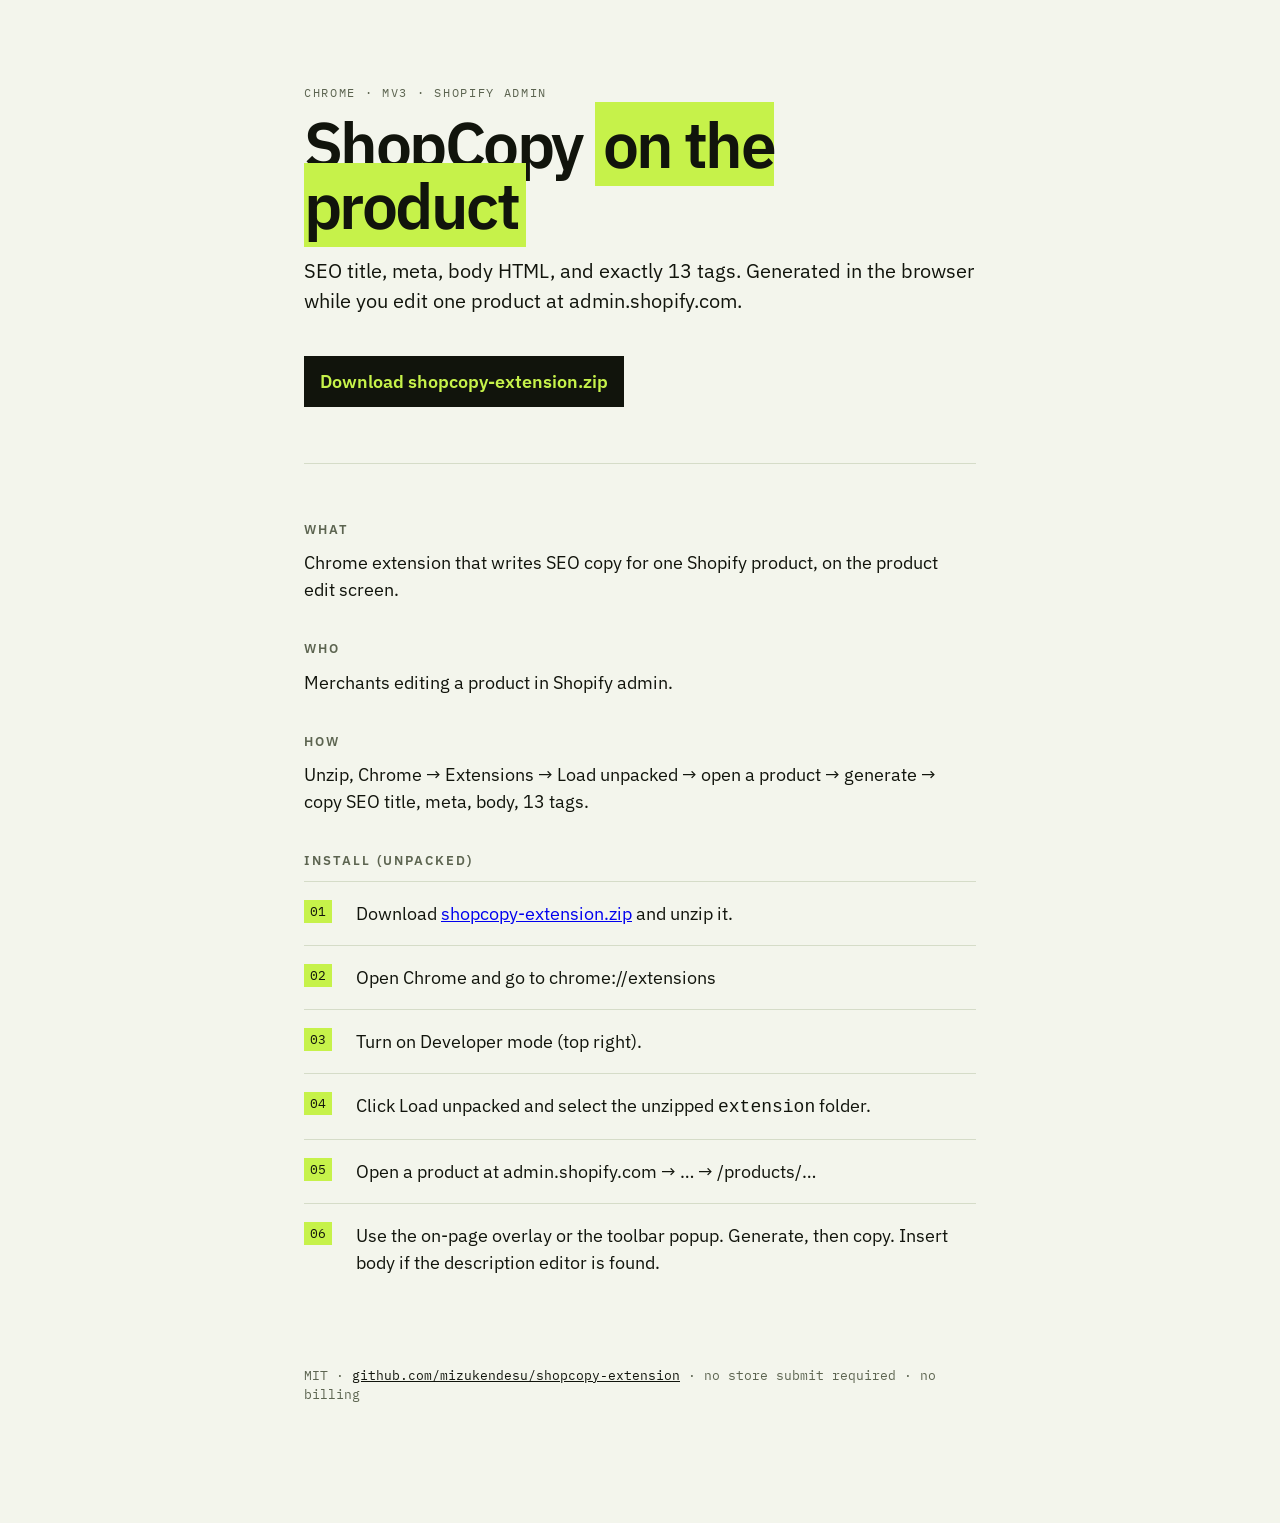
==== index.html @ 82243782 "Publish landing page and extension zip" ====
<!DOCTYPE html>
<html lang="en">
<head>
  <meta charset="utf-8" />
  <meta name="viewport" content="width=device-width, initial-scale=1" />
  <title>ShopCopy — Chrome extension for Shopify product SEO</title>
  <meta name="description" content="Chrome extension that writes SEO copy for one Shopify product, on the product edit screen." />
  <link rel="preconnect" href="https://fonts.googleapis.com" />
  <link rel="preconnect" href="https://fonts.gstatic.com" crossorigin />
  <link href="https://fonts.googleapis.com/css2?family=IBM+Plex+Mono:wght@400;500&family=IBM+Plex+Sans:wght@400;500;600;700&display=swap" rel="stylesheet" />
  <style>
    :root {
      --ink: #11140c;
      --paper: #f3f5ec;
      --lime: #c6f24a;
      --mute: #5c6450;
      --line: #d5dcc8;
    }
    * { box-sizing: border-box; }
    html, body { margin: 0; background: var(--paper); color: var(--ink); }
    body {
      font-family: "IBM Plex Sans", "Helvetica Neue", Arial, sans-serif;
      font-size: 18px;
      line-height: 1.5;
    }
    .wrap { max-width: 720px; margin: 0 auto; padding: 72px 24px 120px; }
    .kicker {
      font-family: "IBM Plex Mono", ui-monospace, monospace;
      font-size: 12px;
      letter-spacing: 0.14em;
      text-transform: uppercase;
      color: var(--mute);
    }
    h1 {
      font-size: clamp(40px, 7vw, 64px);
      line-height: 0.95;
      letter-spacing: -0.04em;
      font-weight: 600;
      margin: 12px 0 20px;
    }
    h1 em { font-style: normal; color: var(--ink); background: var(--lime); padding: 0 0.12em; }
    .sub { font-size: 20px; max-width: 38em; margin: 0 0 40px; }
    a.dl {
      display: inline-block;
      background: var(--ink);
      color: var(--lime);
      text-decoration: none;
      padding: 12px 16px;
      font-weight: 600;
      border-radius: 0;
    }
    a.dl:hover { background: #000; }
    hr { border: 0; border-top: 1px solid var(--line); margin: 56px 0; }
    h2 {
      font-size: 13px;
      letter-spacing: 0.16em;
      text-transform: uppercase;
      font-weight: 600;
      margin: 0 0 10px;
      color: var(--mute);
    }
    .stack p { margin: 0 0 36px; max-width: 36em; }
    ol.steps {
      margin: 0;
      padding: 0;
      list-style: none;
      counter-reset: st;
    }
    ol.steps li {
      counter-increment: st;
      padding: 18px 0 18px 52px;
      position: relative;
      border-top: 1px solid var(--line);
    }
    ol.steps li::before {
      content: counter(st, decimal-leading-zero);
      position: absolute;
      left: 0;
      top: 18px;
      font-family: "IBM Plex Mono", ui-monospace, monospace;
      font-size: 13px;
      color: var(--ink);
      background: var(--lime);
      padding: 2px 6px;
    }
    footer {
      margin-top: 72px;
      font-size: 13px;
      color: var(--mute);
      font-family: "IBM Plex Mono", ui-monospace, monospace;
    }
    footer a { color: var(--ink); }
  </style>
</head>
<body>
  <div class="wrap">
    <p class="kicker">Chrome · MV3 · Shopify admin</p>
    <h1>ShopCopy <em>on the product</em></h1>
    <p class="sub">SEO title, meta, body HTML, and exactly 13 tags. Generated in the browser while you edit one product at admin.shopify.com.</p>
    <p><a class="dl" href="./shopcopy-extension.zip">Download shopcopy-extension.zip</a></p>

    <hr />

    <div class="stack">
      <h2>What</h2>
      <p>Chrome extension that writes SEO copy for one Shopify product, on the product edit screen.</p>
      <h2>Who</h2>
      <p>Merchants editing a product in Shopify admin.</p>
      <h2>How</h2>
      <p>Unzip, Chrome → Extensions → Load unpacked → open a product → generate → copy SEO title, meta, body, 13 tags.</p>
    </div>

    <h2>Install (unpacked)</h2>
    <ol class="steps">
      <li>Download <a href="./shopcopy-extension.zip">shopcopy-extension.zip</a> and unzip it.</li>
      <li>Open Chrome and go to chrome://extensions</li>
      <li>Turn on Developer mode (top right).</li>
      <li>Click Load unpacked and select the unzipped <code>extension</code> folder.</li>
      <li>Open a product at admin.shopify.com → … → /products/…</li>
      <li>Use the on-page overlay or the toolbar popup. Generate, then copy. Insert body if the description editor is found.</li>
    </ol>

    <footer>
      MIT · <a href="https://github.com/mizukendesu/shopcopy-extension">github.com/mizukendesu/shopcopy-extension</a>
      · no store submit required · no billing
    </footer>
  </div>
</body>
</html>
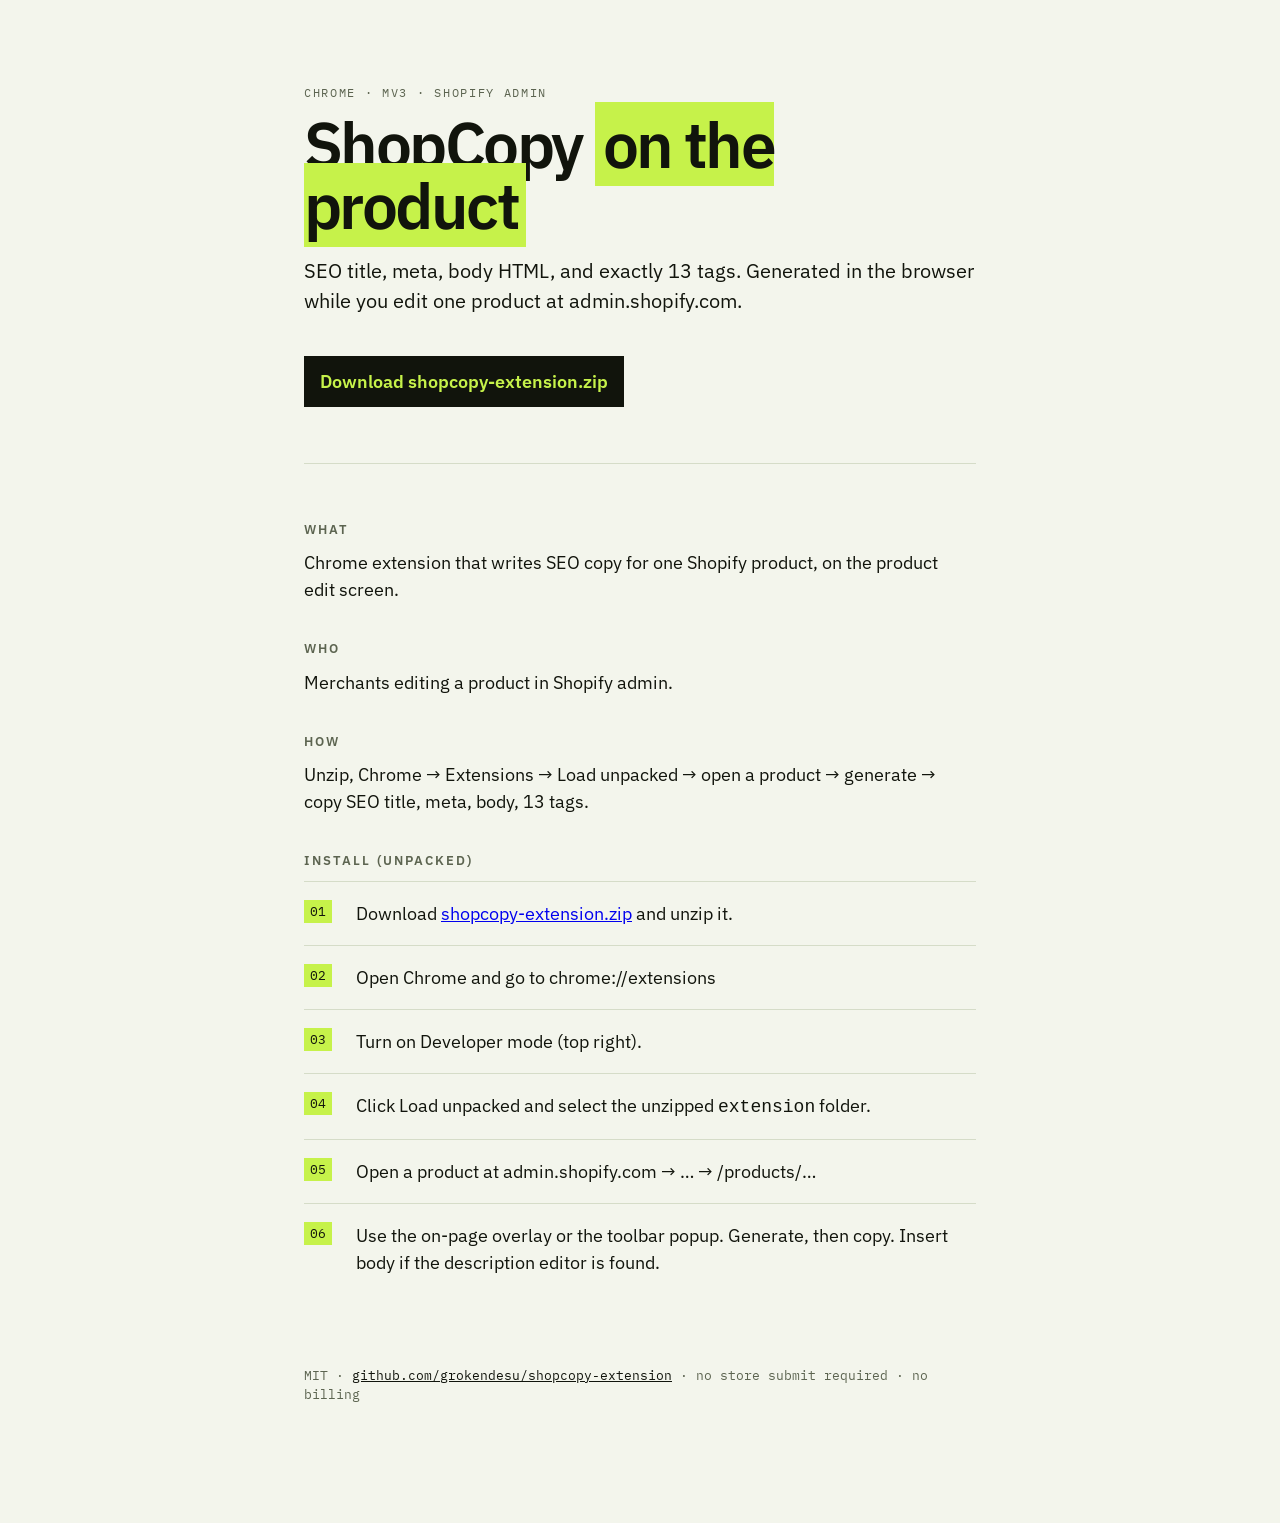
==== commit 9d8b39c8: "Update Pages landing and zip for Admin field reader 1.0.1." ====
--- a/index.html
+++ b/index.html
@@ -121,7 +121,7 @@
     </ol>
 
     <footer>
-      MIT · <a href="https://github.com/mizukendesu/shopcopy-extension">github.com/mizukendesu/shopcopy-extension</a>
+      MIT · <a href="https://github.com/grokendesu/shopcopy-extension">github.com/grokendesu/shopcopy-extension</a>
       · no store submit required · no billing
     </footer>
   </div>
